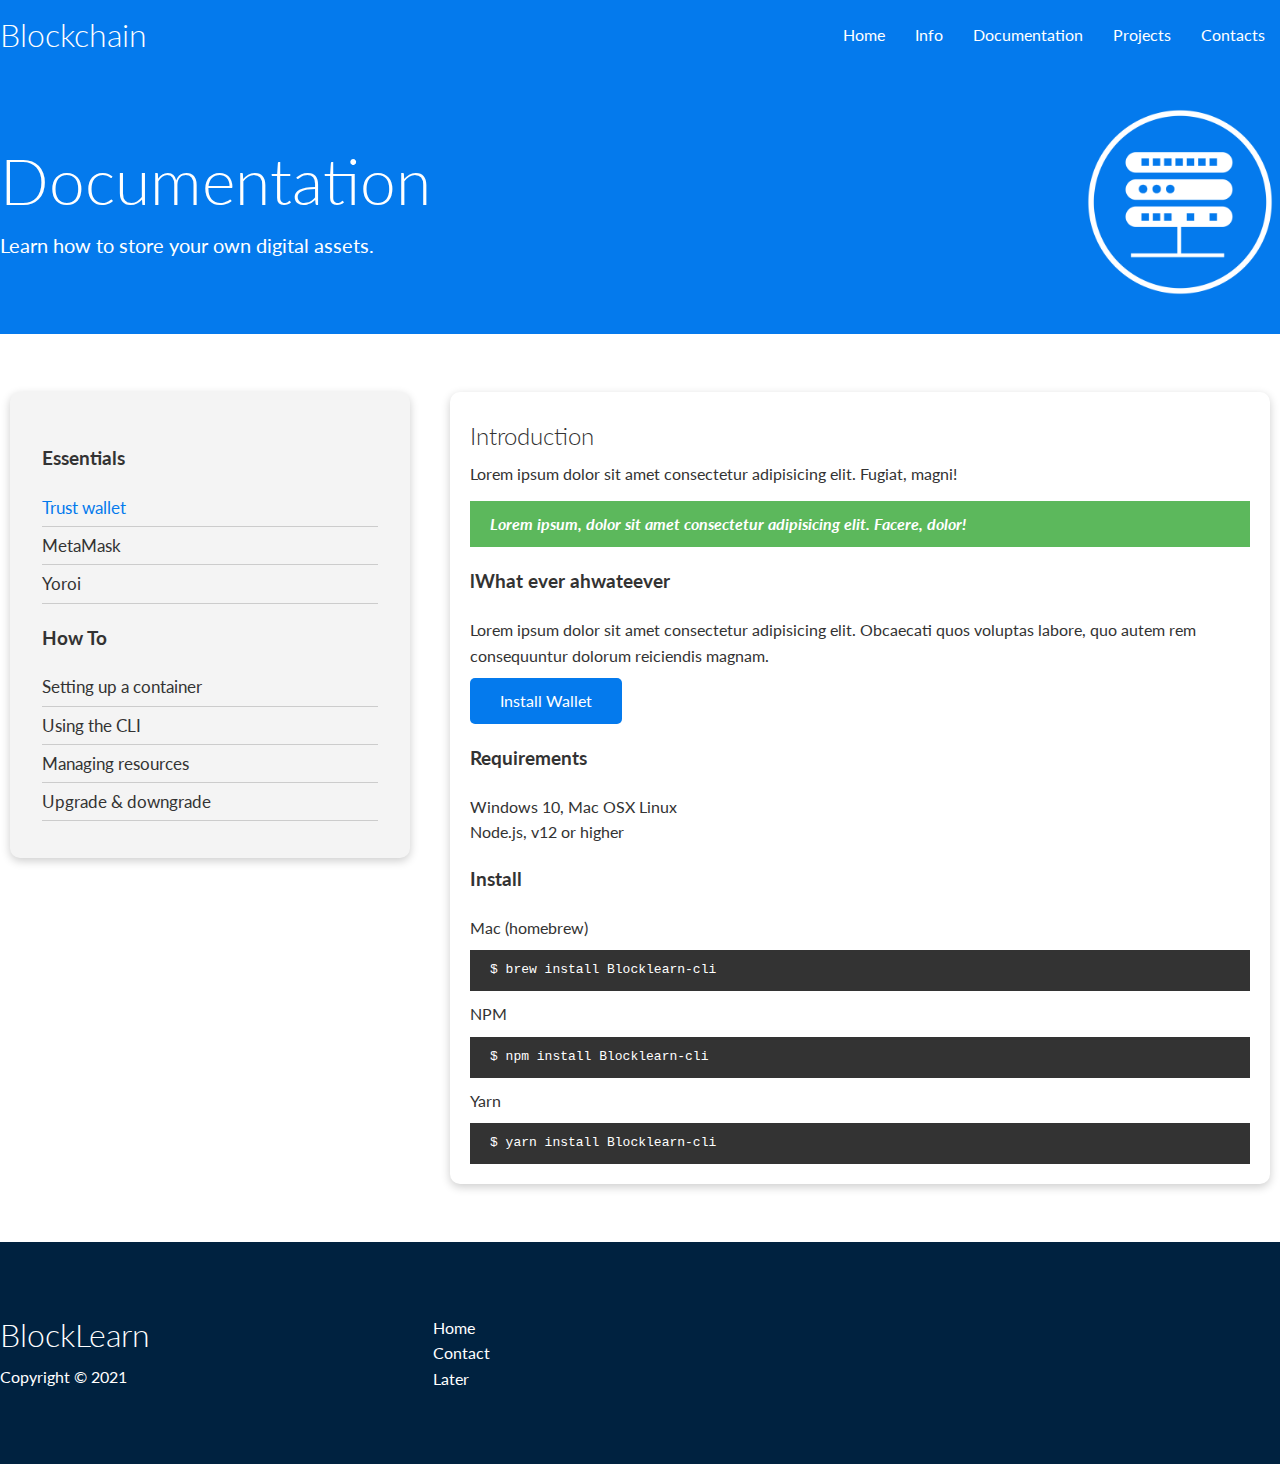
==== docs.html @ e1e60f78 "second push" ====
<!DOCTYPE html>
<html lang="en">
<head>
    <meta charset="UTF-8">
    <meta http-equiv="X-UA-Compatible" content="IE=edge">
    <meta name="viewport" content="width=device-width, initial-scale=1.0">

    <!-- custom font style -->
    <link rel="stylesheet" href="https://cdnjs.cloudflare.com/ajax/libs/font-awesome/5.15.3/css/all.min.css" 
    integrity="sha512-iBBXm8fW90+nuLcSKlbmrPcLa0OT92xO1BIsZ+ywDWZCvqsWgccV3gFoRBv0z+8dLJgyAHIhR35VZc2oM/gI1w==" 
    crossorigin="anonymous" referrerpolicy="no-referrer" />
    
    <!-- link for css style -->
    <link rel="stylesheet" href="css/utilities.css">
    <link rel="stylesheet" href="css/style.css">

    <title>Blockchain | Technology for everyone</title>
</head>


<body>
    <!-- Navigation Bar -->
    <div class="navbar"> 
        <div class="container flex">
            <h1 class="logo"> Blockchain </h1>
            <nav>
                <ul>
                    <li><a href="index.html">Home</a></li>
                    <li><a href="features.html">Info</a></li>
                    <li><a href="docs.html">Documentation</a></li>
                    <li><a href="Projects.html">Projects</a></li>
                    <li><a href="Contact.html">Contacts</a></li>
                </ul>
            </nav>
        </div>
    </div>

    <!-- Head -->

    <section class="docs-head bg-primary py-3">
        <div class="container grid">
            <div>
                <h1 class="xl">Documentation</h1>
                <p class="lead">
                    Learn how to store your own digital assets.
                </p>
            </div>
            <img src="images/server.png" alt="">
        </div>
    </section>

    <!-- Docs main -->

    <section class="docs-main my-4">
        <div class="container grid">
            <div class="card bg-light p-3">
                <h3 class="my-2">Essentials</h3>
                <nav>
                    <ul>
                        <li><a class="text-primary" href="#">Trust wallet</a></li>
                        <li><a href="#">MetaMask</a></li>
                        <li><a href="#">Yoroi</a></li>
                    </ul>
                </nav>

                <h3 class="my-2">How To</h3>
                <nav>
                    <ul>
                    <li><a href="#">Setting up a container</a></li>
							<li><a href="#">Using the CLI</a></li>
							<li><a href="#">Managing resources</a></li>
							<li><a href="#">Upgrade & downgrade</a></li>
                    </ul>
                </nav>
            </div>
            <div class="card">

                <h2>Introduction</h2>
                <p>Lorem ipsum dolor sit amet consectetur 
                    adipisicing elit. Fugiat, magni!</p>
                    <div class="alert alert-success">
                        <i class="fas fa-info">Lorem ipsum, dolor sit amet consectetur 
                            adipisicing elit. Facere, dolor!</i>
                    </div>


                    <h3>lWhat ever ahwateever</h3>
                    <p>Lorem ipsum dolor sit amet consectetur adipisicing elit. Obcaecati 
                        quos voluptas labore, quo autem rem consequuntur dolorum reiciendis 
                        magnam.</p>
                        <a href="" class="btn btn-primary">Install Wallet</a>

                    <h3>Requirements</h3>
                    <ul>
                        <li>Windows 10, Mac OSX Linux</li>
                        <li>Node.js, v12 or higher</li>
                    </ul>

                    <h3>Install</h3>
                    <p> Mac (homebrew)</p>
                    <pre><code>$ brew install Blocklearn-cli</code></pre>
                    <p> NPM</p>
                    <pre><code>$ npm install Blocklearn-cli</code></pre>
                    <p>Yarn</p>
                    <pre><code>$ yarn install Blocklearn-cli</code></pre>
            </div>
        </div>
    </section>
    

    <!-- Footer -->

    <footer class="footer bg-dark py-5">
        <div class="container grid grid-3">
            <div>
                <h1>BlockLearn</h1>
                <p>Copyright &copy; 2021</p>
            </div>
            <nav>
                <ul>
                    <li> <a href="index.html">Home</a></li>
                    <li> <a href="Contact.html">Contact</a></li>
                    <li> <a href="Something.html">Later</a></li>
                </ul>
            </nav>

            <div class="social">
                <a href="#"><i class="fab fa-github fa-2x"></i></a>
                <a href="#"><i class="fab fa-twitter fa-2x"></i></a>
                <a href="#"><i class="fab fa-facebook fa-2x"></i></a>
                <a href="#"><i class="fab fa-instagram fa-2x"></i></a>
            </div>
        </div>
    </footer>

</body>
</html>
---- css/utilities.css ----
/* Utility classes */

.Container {
    max-width: 1100px;
    margin: 0 auto;
    overflow: auto;
    padding: 0 40px;
}

.card {
    background-color: #fff;
    border-radius: 10px;
    box-shadow: 0 3px 10px rgba(0,0,0,0.2);
    padding: 20px;
    margin: 10px;
}

.btn {
    display: inline-block;
    padding: 10px 30px;
    cursor: pointer;
    background: var(--primary-color);
    color: #fff;
    border: none;
    border-radius: 5px;
}

.btn-outline {
    background-color: transparent;
    border: 1px #fff solid;
}

.btn:hover {
    transform: scale(0.98);
}

/* background & Buttons section */

.bg-primary,
.btn-primary {
    background-color: var(--primary-color);
    color: #fff;
}
.bg-secondary,
.btn-secondary {
    background-color: var(--secondary-color);
    color: #fff;
}
.bg-dark,
.btn-dark {
    background-color: var(--dark-color);
    color: #fff;
}

.bg-light,
.btn-light {
    background-color: var(--light-color);
    color: #333;
}

.bg-primary a,
.btn-primary a,
.bg-secondary a,
.btn-secondary a,
.bg-dark a,
.btn-dark a {
    color: #fff;
}

/* Text Colors */

.text-primary,
.text-primary {
    color: var(--primary-color);
}
.text-secondary,
.text-secondary {
    color: var(--secondary-color);
}
.text-dark,
.text-dark {
    color: var(--dark-color);
}

.text-light,
.text-light {
    color: var(--light-color);
}

/* text sizes */

.lead {
    font-size: 20px;
}

.sm {
    font-size: 1rem;
}

.md {
    font-size: 2rem;
}

.lg {
    font-size: 3rem;
}

.xl {
    font-size: 4rem;
}

.text-center {
    text-align: center;
}

/* Alert */

.alert {
    background-color: var(--light-color);
    padding: 10px 20px;
    font-weight: bold;
    margin: 15px 0;
}

.alert i {
    margin-right: 10px;
}

.alert-success {
    background-color: var(--success-color);
    color: #fff;
}

.alert-error {
    background-color: var(--error-color);
    color: #fff;
}





.flex{
    display: flex;
    justify-content: center;
    align-items: center;
    height: 100%;
}

.grid {
    display: grid;
    grid-template-columns: repeat(2, 1fr);
    gap: 20px;
    justify-content: center;
    align-items: center;
    height: 100%;
}

.grid-3 {
    grid-template-columns: repeat(3, 1fr);
}

/* Margin */

.my-1 {
    margin: 1rem 0;
    
}
.my-2 {
    margin: 1.5rem 0;

}
.my-3 {
    margin: 2rem 0;

}
.my-4 {
    margin: 3rem 0;

}
.my-5 {
    margin: 4rem 0;

}
.m-1 {
    margin: 1rem ;
    
}
.m-2 {
    margin: 1.5rem ;

}
.m-3 {
    margin: 2rem ;

}
.m-4 {
    margin: 3rem ;

}
.m-5 {
    margin: 4rem ;

}
/* Margin */

.py-1 {
    padding: 1rem 0;
    
}
.py-2 {
    padding: 1.5rem 0;

}
.py-3 {
    padding: 2rem 0;

}
.py-4 {
    padding: 3rem 0;

}
.py-5 {
    padding: 4rem 0;

}
.p-1 {
    padding: 1rem ;
    
}
.p-2 {
    padding: 1.5rem ;

}
.p-3 {
    padding: 2rem ;

}
.p-4 {
    padding: 3rem ;

}
.p-5 {
    padding: 4rem ;

}
---- css/style.css ----
@import url('https://fonts.googleapis.com/css2?family=Lato:wght@300&display=swap');


/* Base Styling */

:root {
    --primary-color: #047aed;
    --secondary-color: #1c3fa8;
    --dark-color: #002240;
    --light-color: #f4f4f4;
    --success-color: #5cb85c;
    --error-color: #d9534f;
}

*{
    box-sizing: border-box;
    padding: 0;
    margin: 0;
}

body {
    font-family: 'Lato', sans-serif;
    color: #333;
    line-height: 1.6;
}

ul {
    list-style-type: none;
}

a {
    text-decoration: none;
    color: #333;
}

h1, 
h2 {
    font-weight: 300;
    line-height: 1.2;
    margin: 10px 0;
}

p {
    margin: 10px 0 ;

}

img {
    width: 100%;
}

code, pre {
    background: #333;
    color: #fff;
    padding: 10px;
}

/* NavBar styling */
.navbar {
    background-color: var(--primary-color);
    color: #fff;
    height: 70px;
}

.navbar ul {
    display: flex;
}

.navbar a {
    color: #fff;
    padding: 10px;
    margin: 0 5px;
}

.navbar a:hover {
    border-bottom: 2px #fff solid;
}

.navbar .flex {
    justify-content: space-between;
}

/* showcase */

.showcase {
    height: 400px;
    background-color: var(--primary-color);
    color: #fff;
    position: relative;
}

.showcase h1 {
    font-size: 40px;
}

.showcase p {
    margin: 20px 0;
}

.showcase .grid {
    overflow: visible;
    grid-template-columns: 55% auto;
    gap: 30px;
}

.showcase-form {
    position: relative;
    top: 60px;
    height: 350px;
    width: 400px;
    padding: 40px;
    z-index: 100;
    justify-self: flex-end;
}

.showcase-form .form-control {
    margin: 30px 0;
}

.showcase-form input[type='text'] 
.showcase-form input[type='email']{
    border: 0;
    border-bottom: 1px solid #b4becb;
    width: 100%;
    padding: 3px;
    font-size: 16px;
}

.showcase-form input:focus {
    outline: none;
}

.showcase::before,
.showcase::after {
    content: '';
    position: absolute;
    height: 100px;
    bottom: -70px;
    right: 0;
    left: 0;
    background: #fff;
    transform: skew(-3deg);
    -webkit-transform: skewY(-3deg);
    -moz-transform: skewY(-3deg);
    -ms-transform: skewY(-3deg);
}



/* stats */

.stats {
    padding-top: 100px;
}

.stats-heading {
    max-width: 500px;
    margin: auto;
}

.stats .grid h3 {
    font-size: 35px;
}

.stats .grid p {
    font-size: 20px;
    font-weight: bold;
}

/* CLi adcscasc */

.cli .grid {
    grid-template-columns: repeat(3, 1fr);
    grid-template-rows: repeat(2, 1fr);
}

.cli .grid > *:first-child {
    grid-column: 1 / span 2;
    grid-row: 1 / span 2;
}

/* Defi CLoud section */

.cloud .grid {
    grid-template-columns: 4fr 3fr;
}

/* languages */

.languages .flex {
    flex-wrap: wrap;
  }
  
.languages .card {
    text-align: center;
    margin: 18px 10px 40px;
    transition: transform 0.2s ease-in;
  }
  
.languages .card h4 {
    font-size: 20px;
    margin-bottom: 10px;
  }
  
.languages .card:hover {
    transform: translateY(-15px);
  }

/* features */

.features-head img, 
.docs-head img {
      width: 200px;
      justify-self: flex-end;
  }

.features-sub-head img {
      width: 300px;
      justify-self: flex-end;
  }

.features-main .card > i {
      margin-right: 20px;
  }

.features-main .grid{
      padding: 30px;
  }

.features-main .grid > *:first-child {
      grid-column: 1 / span 3;
  }

  .features-main .grid > *:nth-child(2) {
    grid-column: 1 / span 2;
}

/* docs */ 

.docs-main h3 {
    margin: 20px 0;
}

.docs-main .grid {
    grid-template-columns: 1fr 2fr;
    align-items: flex-start;
}

.docs-main nav li {
    font-size: 17px;
    padding-bottom: 5px;
    margin-bottom: 5px;
    border-bottom: 1px #ccc solid;
}

.docs-main a:hover {
    font-weight: bold;
}


/* Footer */

.footer .social a {
      margin: 0 10px;
  }




















/* Media Querries */


/* Tablets and Under */

@media(max-width: 768px) {
.grid,
.showcase .grid,
.stats .grid,
.cli .grid,
.cloud .grid {
        grid-template-columns: 1fr;
        grid-template-rows: 1fr;
    }

.showcase {
        height: auto;
    }
    
.showcase-text {
     text-align: center;
     margin-top: 40px;
     animation: slideInFromTop 1s ease-in;
    }
    
.showcase-form {
    justify-self: center;
    margin: auto;
    animation: slideInFromBottom 1s ease-in;
  }

.cli .grid > *:first-child {
    grid-column: 1;
    grid-row: 1;
  }


  }







/* Mobile */

@media(max-width: 500px) {
.navbar {
      height: 110px;
    }

.navbar .flex {
      flex-direction: column;
    }

.navbar ul {
      padding: 10px;
      background-color: rgba(0,0,0, 0.1);
    }


    
}
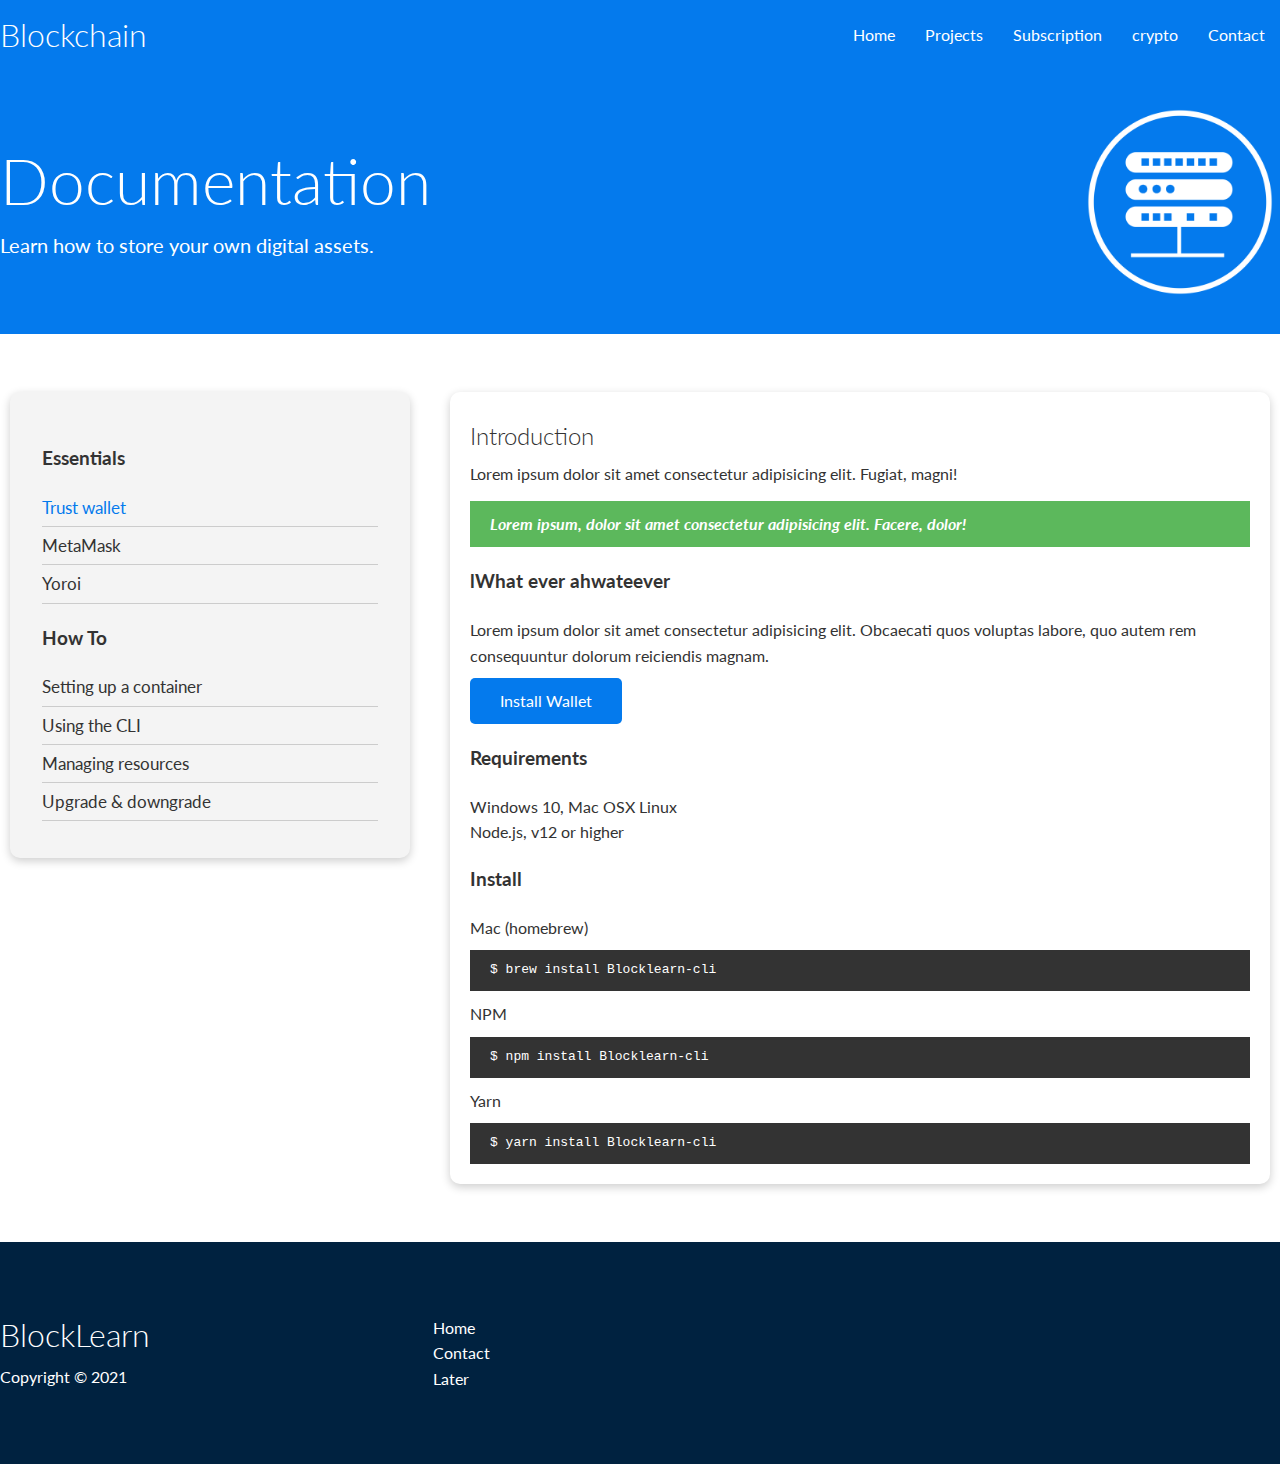
==== commit ab8c910d: "update push" ====
--- a/docs.html
+++ b/docs.html
@@ -26,10 +26,10 @@
             <nav>
                 <ul>
                     <li><a href="index.html">Home</a></li>
-                    <li><a href="features.html">Info</a></li>
-                    <li><a href="docs.html">Documentation</a></li>
-                    <li><a href="Projects.html">Projects</a></li>
-                    <li><a href="Contact.html">Contacts</a></li>
+                    <li><a href="features.html">Projects</a></li>
+                    <li><a href="docs.html">Subscription</a></li>
+                    <li><a href="crypto.html">crypto</a></li>
+                    <li><a href="contact.html">Contact</a></li>
                 </ul>
             </nav>
         </div>
--- a/css/utilities.css
+++ b/css/utilities.css
@@ -69,20 +69,20 @@
 
 /* Text Colors */
 
-.text-primary,
+
 .text-primary {
     color: var(--primary-color);
 }
-.text-secondary,
+
 .text-secondary {
     color: var(--secondary-color);
 }
-.text-dark,
+
 .text-dark {
     color: var(--dark-color);
 }
 
-.text-light,
+
 .text-light {
     color: var(--light-color);
 }
--- a/css/style.css
+++ b/css/style.css
@@ -55,6 +55,11 @@
     padding: 10px;
 }
 
+.hidden {
+    visibility: hidden;
+    height: 0;
+}
+
 /* NavBar styling */
 .navbar {
     background-color: var(--primary-color);
@@ -101,6 +106,10 @@
     overflow: visible;
     grid-template-columns: 55% auto;
     gap: 30px;
+}
+
+.showcase-text {
+    animation: slideInFromLeft 1s ease-in;
 }
 
 .showcase-form {
@@ -111,6 +120,7 @@
     padding: 40px;
     z-index: 100;
     justify-self: flex-end;
+    animation: slideInFromRight 1s ease-in;
 }
 
 .showcase-form .form-control {
@@ -151,6 +161,7 @@
 
 .stats {
     padding-top: 100px;
+    animation: slideInFromBottom 1s ease-in;
 }
 
 .stats-heading {
@@ -265,6 +276,44 @@
   }
 
 
+/* animations */ 
+
+@keyframes slideInFromLeft {
+    0% {
+        transform: translateX(-100%)
+    }
+
+    100% {
+        transform: translateX(0);
+    }
+}
+@keyframes slideInFromRight {
+    0% {
+        transform: translateX(100%)
+    }
+
+    100% {
+        transform: translateX(0);
+    }
+}
+@keyframes slideInFromTop {
+    0% {
+        transform: translateX(-100%)
+    }
+
+    100% {
+        transform: translateX(0);
+    }
+}
+@keyframes slideInFromBottom {
+    0% {
+        transform: translateX(100%)
+    }
+
+    100% {
+        transform: translateX(0);
+    }
+}
 
 
 
@@ -293,7 +342,9 @@
 .showcase .grid,
 .stats .grid,
 .cli .grid,
-.cloud .grid {
+.cloud .grid,
+.features-main .grid,
+.docs-main .grid {
         grid-template-columns: 1fr;
         grid-template-rows: 1fr;
     }
@@ -319,6 +370,23 @@
     grid-row: 1;
   }
 
+.features-head,
+.features-sub-head,
+.docs-head {
+    text-align: center;
+}
+
+.features-head img,
+.features-sub-head img,
+.docs-head img {
+    justify-self: center;
+}
+
+.features-main .grid > *:first-child,
+.features-main .grid > *:nth-child(2) {
+    grid-column: 1;
+}
+
 
   }
 
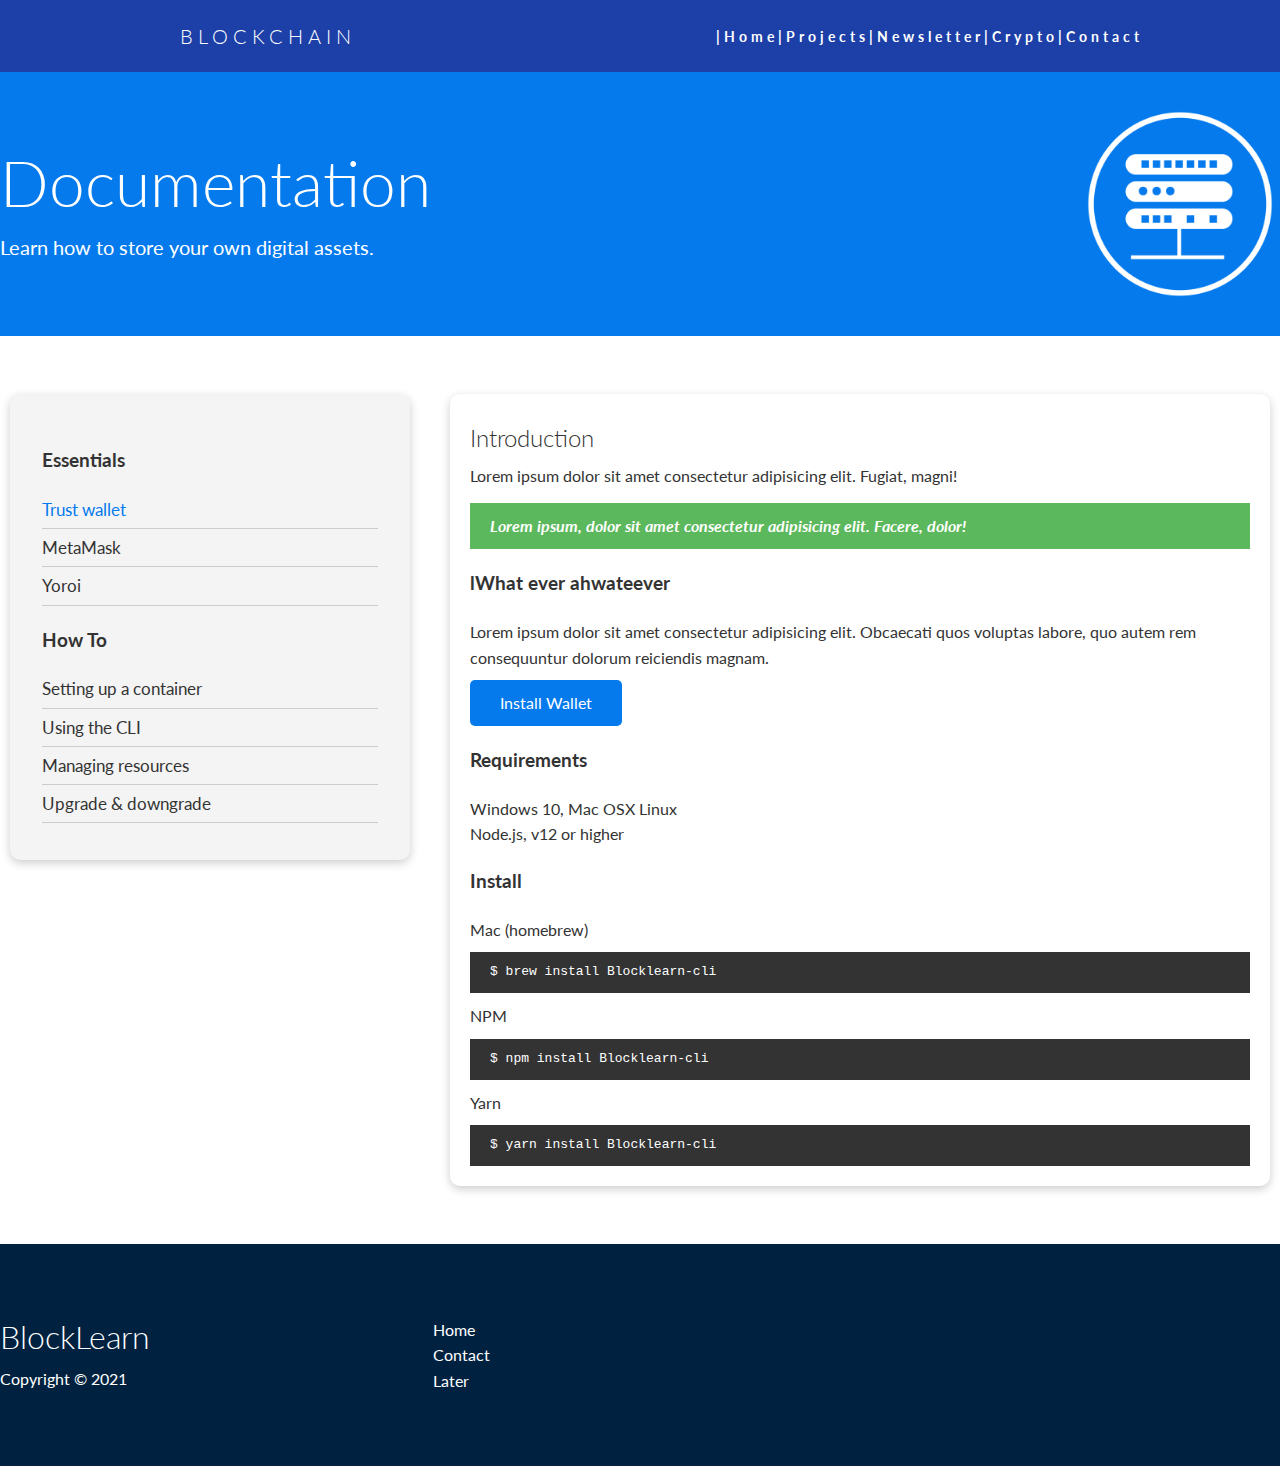
==== commit 22dab666: "Nav bar changes push" ====
--- a/docs.html
+++ b/docs.html
@@ -13,6 +13,7 @@
     <!-- link for css style -->
     <link rel="stylesheet" href="css/utilities.css">
     <link rel="stylesheet" href="css/style.css">
+    <link rel="stylesheet" href="css/nav.css">
 
     <title>Blockchain | Technology for everyone</title>
 </head>
@@ -20,20 +21,23 @@
 
 <body>
     <!-- Navigation Bar -->
-    <div class="navbar"> 
-        <div class="container flex">
+    <nav>
+    <div class="navbar1"> 
             <h1 class="logo"> Blockchain </h1>
-            <nav>
-                <ul>
-                    <li><a href="index.html">Home</a></li>
-                    <li><a href="features.html">Projects</a></li>
-                    <li><a href="docs.html">Subscription</a></li>
-                    <li><a href="crypto.html">crypto</a></li>
-                    <li><a href="contact.html">Contact</a></li>
+                <ul class="nav-links">
+                    <li><a href="index.html">|Home</a></li>
+                    <li><a href="features.html">|Projects</a></li>
+                    <li><a href="docs.html">|Newsletter</a></li>
+                    <li><a href="crypto.html">|Crypto</a></li>
+                    <li><a href="contact.html">|Contact</a></li>
                 </ul>
-            </nav>
-        </div>
+                <div class="burger">
+                    <div class="line1"></div>
+                    <div class="line2"></div>
+                    <div class="line3"></div>
+                </div>
     </div>
+</nav>
 
     <!-- Head -->
 
@@ -132,6 +136,6 @@
             </div>
         </div>
     </footer>
-
+<script src="nav.js"></script>
 </body>
 </html>--- a/css/nav.css
+++ b/css/nav.css
@@ -0,0 +1,117 @@
+* {
+    margin: 0px;
+    padding: 0px;
+    box-sizing: border-box;
+}
+
+.navbar1 {
+    display: flex;
+    justify-content: space-around;
+    align-items: center;
+    min-height: 8vh;
+    background-color: var(--secondary-color);
+    font-family: 'Lato', sans-serif;
+}
+
+.navbar1 .logo{
+    color: #fff;
+    text-transform: uppercase;
+    letter-spacing: 5px;
+    font-size: 20px;
+}
+
+.nav-links {
+    display: flex;
+    justify-content: space-around;
+    width: 30%;
+}
+
+.nav-links li {
+    list-style: none;
+}
+
+.nav-links a {
+    background-color: var(--secondary-color);
+    color: #fff;
+    text-decoration: none;
+    letter-spacing: 4px;
+    font-weight: bold;
+    font-size: 14px;
+}
+
+.burger{
+    display: none;
+    cursor: pointer;
+}
+
+.burger div{
+    width: 25px;
+    height: 3px;
+    background-color: #fff;
+    margin: 5px;
+    transition: all 0.3s ease;
+}
+
+/* Desktop view */
+ 
+@media screen and (max-width: 1024px){
+    .nav-links {
+        width: 60%;
+    }
+}
+
+/* Mobile zone */
+
+@media screen and (max-width: 768px){
+    body{
+        overflow: hidden;
+    }
+
+    .nav-links {
+        position: absolute;
+        right: 0px;
+        height: 92vh;
+        top: 8vh;
+        background-color: var(--secondary-color);
+        display: flex;
+        flex-direction: column;
+        align-items: center;
+        width: 50%;
+        transform: translateX(100%);
+        transition: transform 0.5s ease-in;
+    }
+
+    
+    .nav-links li{
+        opacity: 0;
+    }
+
+    .burger{
+        display: block;
+    }
+}
+
+.nav-active{
+    transform: translateX(0%);
+}
+
+@keyframes navLinkFade{
+    from{
+        opacity: 0;
+        transform: translateX(50px);
+    }
+    to{
+        opacity: 1;
+        transform: translateX(0px);
+    }
+}
+
+.toggle .line1{
+    transform: rotate(-45deg) translate(-5px,6px);
+}
+.toggle .line2{
+    opacity: 0;
+}
+.toggle .line3{
+    transform: rotate(45deg) translate(-5px,-6px);
+}